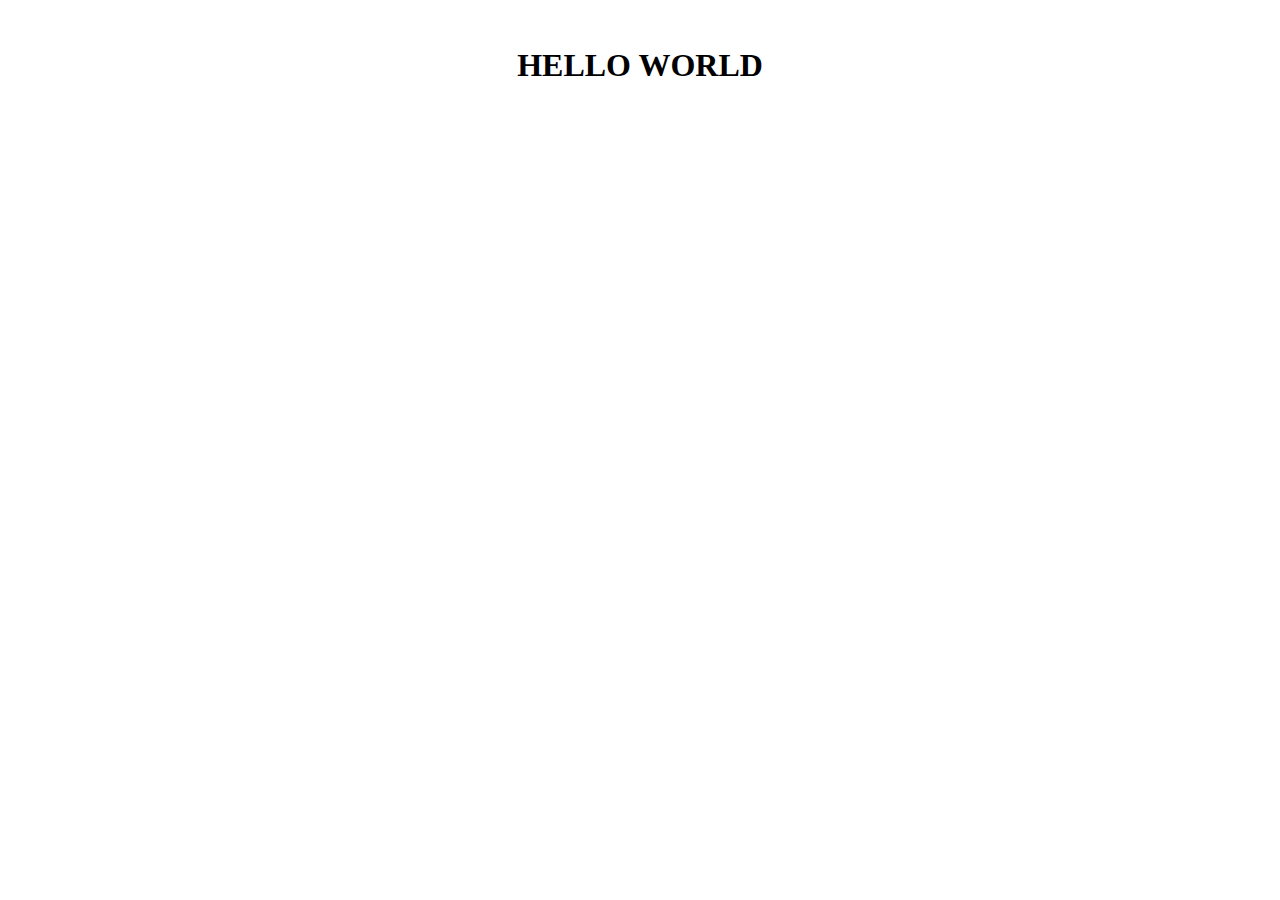
==== index.html @ 33604e13 "HELLO WORLD" ====
<!DOCTYPE html>
<html lang="fr">
<head>
    <meta charset="UTF-8">
    <meta name="viewport" content="width=device-width, initial-scale=1.0">
    <title>TP1</title>
    <link rel="stylesheet" href="./index.css">
</head>
<br>    
    <h1>HELLO WORLD</h1>


</body>
</html>
---- index.css ----
h1 {
    text-align: center;
}
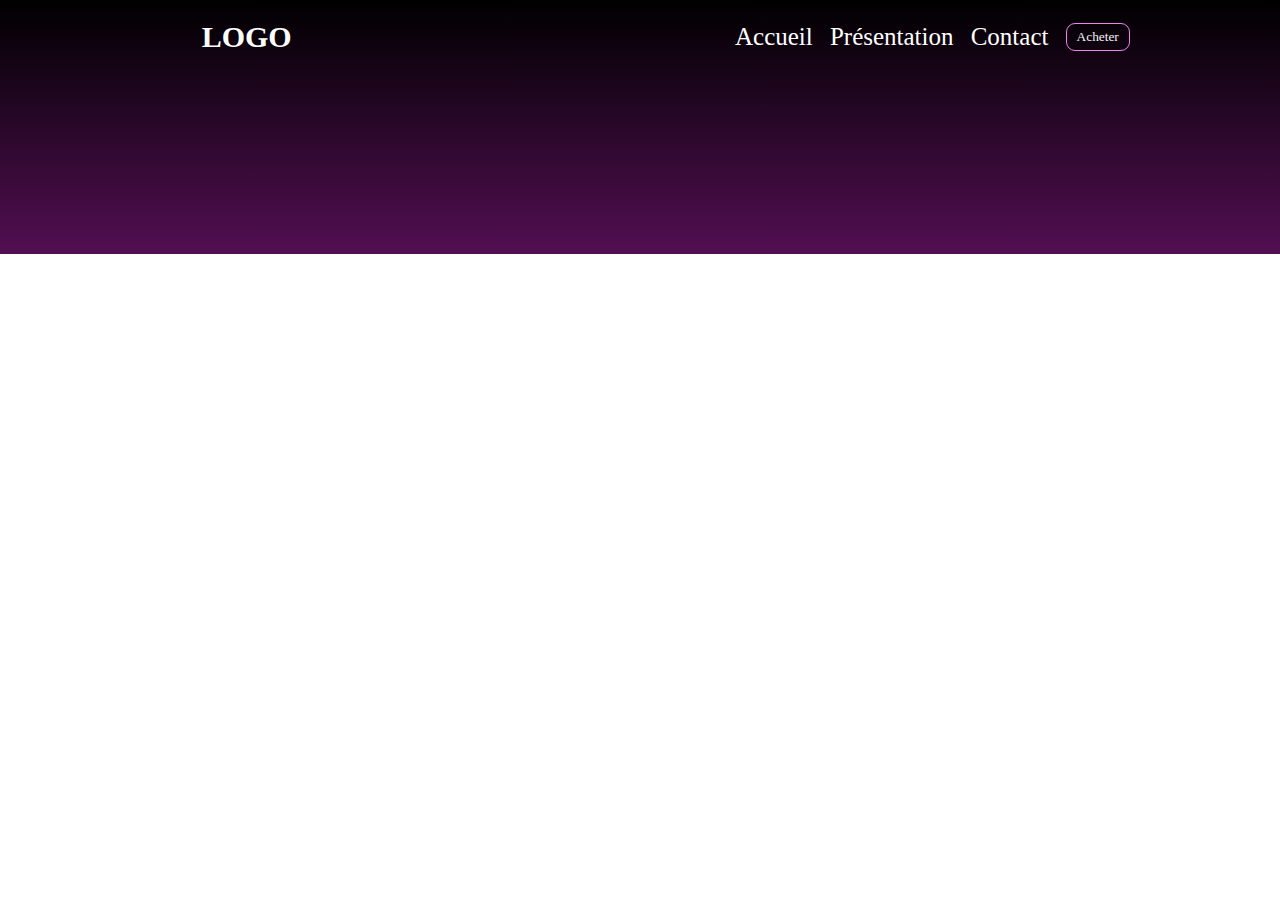
==== commit 1dff4383: "Maj site" ====
--- a/index.html
+++ b/index.html
@@ -5,10 +5,27 @@
     <meta name="viewport" content="width=device-width, initial-scale=1.0">
     <title>TP1</title>
     <link rel="stylesheet" href="./index.css">
+    <script src="./index.js"></script>
 </head>
-<br>    
-    <h1>HELLO WORLD</h1>
+<body>
 
+    <div class="header">
+
+        <div class="navbar">
+            <h1 class="logo">LOGO</h1>
+    
+            <ul>
+                <li>Accueil</li>
+                <li>Présentation</li>
+                <li>Contact</li>
+                <button>Acheter</button>
+            </ul>
+
+        </div>
+
+        <div class="section1"></div>
+
+    </div>
 
 </body>
 </html>--- a/index.css
+++ b/index.css
@@ -1,3 +1,57 @@
-h1 {
-    text-align: center;
+.navbar li {
+    list-style-type: none;
+    font-size: 25px;
+    color: rgb(255, 255, 255);
+    font-family: 'Times New Roman', Times, serif;
+}
+
+.navbar li:hover {
+    color: rgb(210, 67, 220); 
+    transition: 150ms;
+    cursor: pointer;
+}
+
+.logo {
+    font-size: 30px;
+    color: rgb(255, 255, 255);
+    font-family: 'Times New Roman', Times, serif;
+}
+
+ul {
+    display: flex;
+    gap: 5%;
+}
+
+.navbar {
+    display: flex;
+    justify-content: space-around;
+    align-items: center;
+}
+
+.header {
+    background: linear-gradient(black, rgb(82, 15, 82));
+}
+
+button {
+    border: 1px solid violet;
+    border-radius: 9px;
+    padding: 3px 10px 3px 10px;
+    background-color: transparent;
+    color: rgb(243, 243, 243);
+    font-family: 'Times New Roman', Times, serif;
+}
+
+button:hover {
+    transition: 150ms;
+    cursor: pointer;
+    background-color: rgb(210, 67, 220);
+}
+
+.section1 {
+    height: 20vh;
+}
+
+body {
+    margin: 0;
+    padding: 0;
 }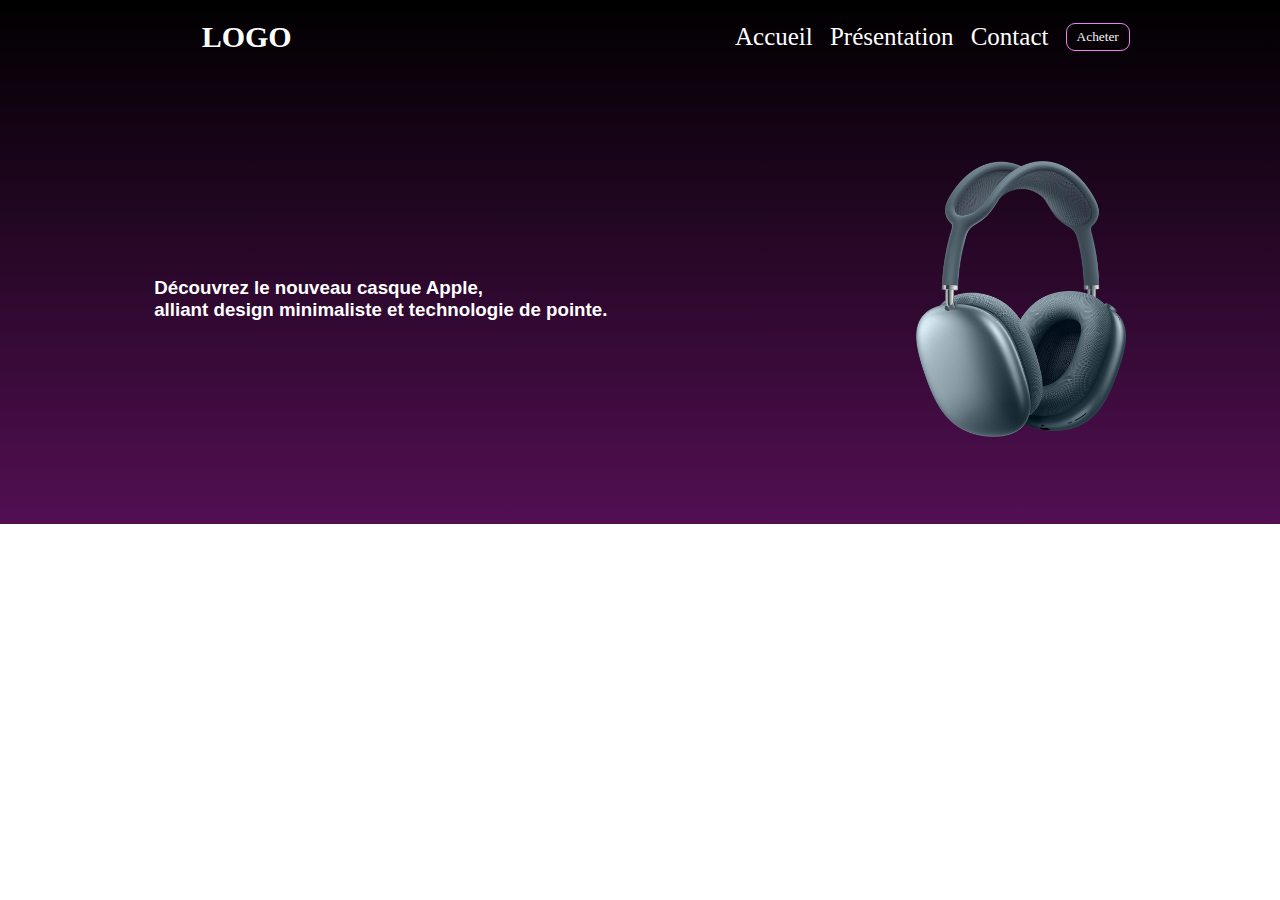
==== commit 987a37b3: "maj site" ====
--- a/index.html
+++ b/index.html
@@ -23,7 +23,12 @@
 
         </div>
 
-        <div class="section1"></div>
+        <div class="section1">
+            <h3 class="text1">Découvrez le nouveau casque Apple, <br> 
+                alliant design minimaliste et technologie de pointe.</h3>
+
+            <img src="./addons/casque1.png" alt="casque" class="casque"/>
+        </div>
 
     </div>
 
--- a/index.css
+++ b/index.css
@@ -47,11 +47,30 @@
     background-color: rgb(210, 67, 220);
 }
 
-.section1 {
-    height: 20vh;
-}
-
 body {
     margin: 0;
     padding: 0;
+}
+
+.section1 {
+    display: flex;
+    justify-content: space-around;
+    align-items: center;
+    height: 50vh;
+}
+
+.casque {
+    max-width: 210px;
+    width: auto;
+}
+
+@font-face {
+    font-family: 'Poppins-Regular';
+    src: url('./addons/fonts/Poppins-Regular.ttf') format('ttf');
+}
+
+.text1 {
+    color: rgb(255, 255, 255);
+    flex: wrap;
+    font-family: 'Poppins-Regular', sans-serif; /* Utilisation de la police importée */
 }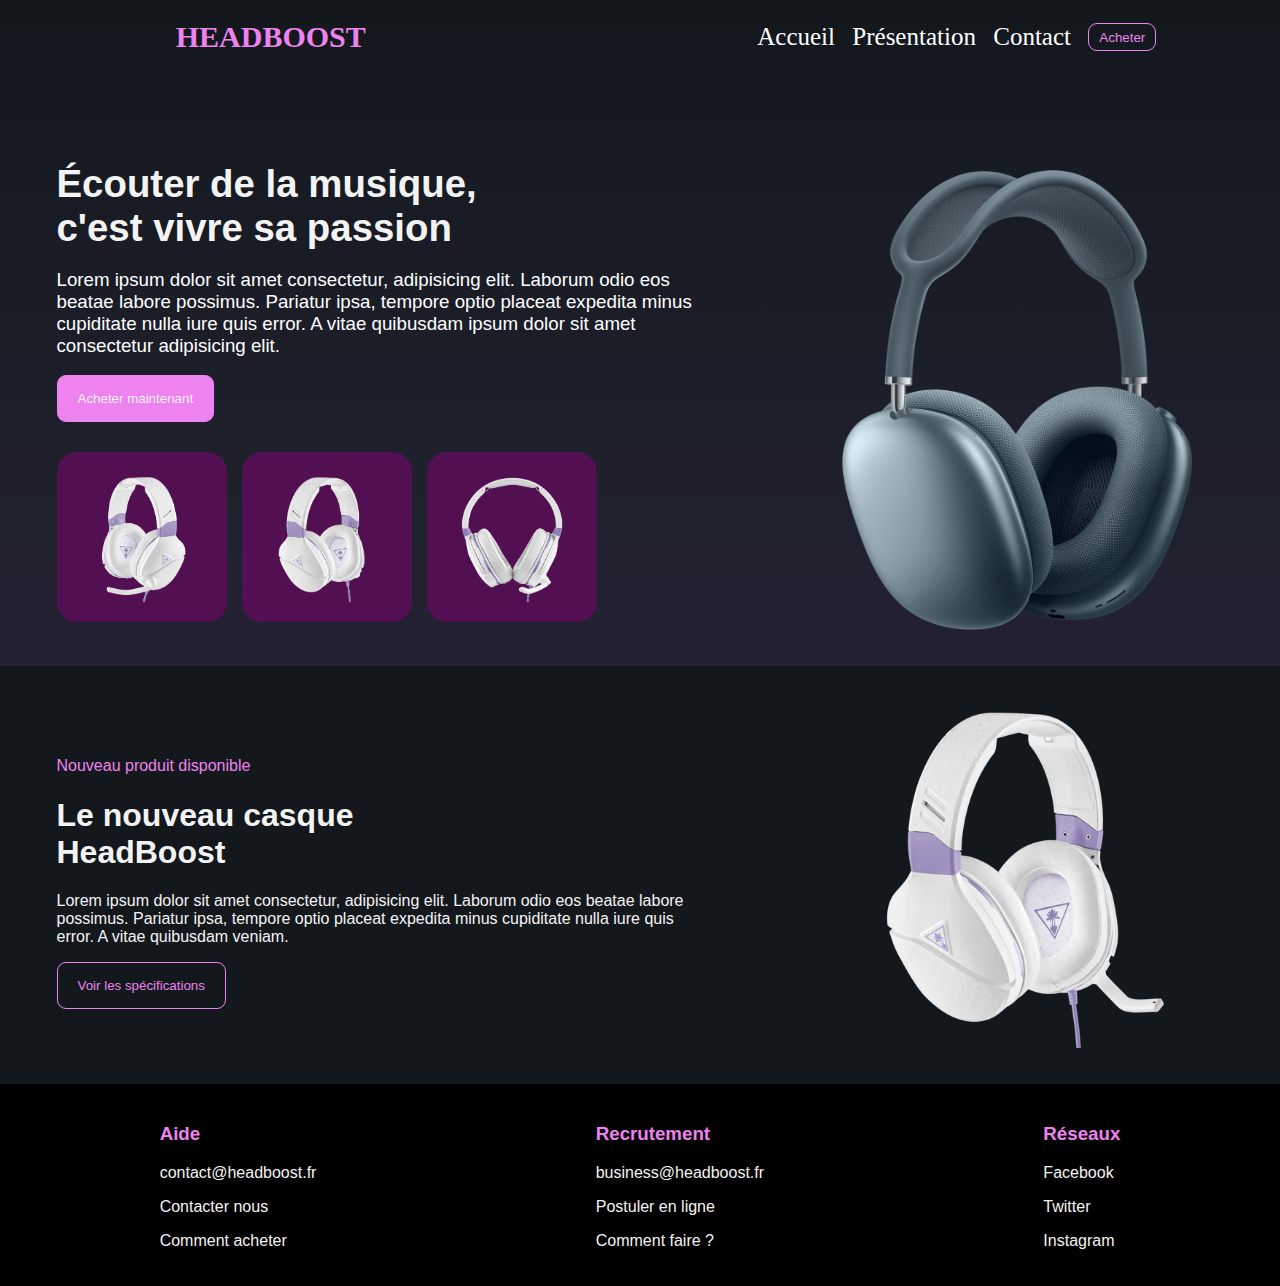
==== commit d69a4588: "maj site" ====
--- a/index.html
+++ b/index.html
@@ -12,25 +12,75 @@
     <div class="header">
 
         <div class="navbar">
-            <h1 class="logo">LOGO</h1>
+            <h1 class="logo">HEADBOOST</h1>
     
             <ul>
                 <li>Accueil</li>
                 <li>Présentation</li>
                 <li>Contact</li>
-                <button>Acheter</button>
+                <button class="btnNavBar">Acheter</button>
             </ul>
 
         </div>
 
         <div class="section1">
-            <h3 class="text1">Découvrez le nouveau casque Apple, <br> 
-                alliant design minimaliste et technologie de pointe.</h3>
+            <div class="sous_section1">
+                <h1 class="text1">Écouter de la musique,  <br>  
+                    c'est vivre sa passion</h1>
+                
+                <h3 class="soustext1">Lorem ipsum dolor sit amet consectetur, adipisicing elit. 
+                    Laborum odio eos beatae labore possimus. Pariatur ipsa, 
+                    tempore optio placeat expedita minus cupiditate nulla iure quis error. 
+                    A vitae quibusdam ipsum dolor sit amet consectetur adipisicing elit.
+                </h3>
 
-            <img src="./addons/casque1.png" alt="casque" class="casque"/>
+                <button class="btn1">Acheter maintenant</button>
+
+                <div class = "casque_section">
+                    <div class="article"> <img src="./addons/casque2.webp" /> </div>
+                    <div class="article"> <img src="./addons/casque3.webp" /> </div>
+                    <div class="article"> <img src="./addons/casque4.webp" /> </div>
+                </div>
+            </div>
+         
+            <div> <img src="./addons/casque1.png" alt="casque" class="casque"/> </div>       
+
         </div>
 
+        <div class="section2">
+            <div class="sous_section2">
+                <p class="text2">Nouveau produit disponible</p>
+                <h1 class="text3">Le nouveau casque <br> HeadBoost</h1>
+                <div class="sousdiv"> <p class="text4">Lorem ipsum dolor sit amet consectetur, adipisicing elit. 
+                    Laborum odio eos beatae labore possimus. Pariatur ipsa, 
+                    tempore optio placeat expedita minus cupiditate nulla iure quis error. A vitae quibusdam veniam.</p></div>
+                <button class="btn2">Voir les spécifications</button>
+            </div>
+
+            <div> <img src="./addons/casque5.webp" alt="casque" class="casque"/> </div>       
+        </div>
     </div>
+
+    <footer>
+        <div class="column">
+            <h3>Aide</h3>
+            <p>contact@headboost.fr</p>
+            <p>Contacter nous</p>
+            <p>Comment acheter</p>
+        </div>
+        <div class="column">
+            <h3>Recrutement</h3>
+            <p>business@headboost.fr</p>
+            <p>Postuler en ligne</p>
+            <p>Comment faire ?</p>
+        </div>
+        <div class="column">
+            <h3>Réseaux</h3>
+            <p>Facebook</p>
+            <p>Twitter</p>
+            <p>Instagram</p>
+        </div>
+    </footer>
 
 </body>
 </html>--- a/index.css
+++ b/index.css
@@ -13,7 +13,7 @@
 
 .logo {
     font-size: 30px;
-    color: rgb(255, 255, 255);
+    color: violet;
     font-family: 'Times New Roman', Times, serif;
 }
 
@@ -26,23 +26,25 @@
     display: flex;
     justify-content: space-around;
     align-items: center;
+    height: 100%;
 }
 
 .header {
-    background: linear-gradient(black, rgb(82, 15, 82));
-}
-
-button {
+    background: linear-gradient(#13181d, #20212e, #341b47);
+    height: 100%;
+}
+
+.btnNavBar {
     border: 1px solid violet;
     border-radius: 9px;
     padding: 3px 10px 3px 10px;
     background-color: transparent;
-    color: rgb(243, 243, 243);
-    font-family: 'Times New Roman', Times, serif;
-}
-
-button:hover {
-    transition: 150ms;
+    color: violet;
+    font-family: 'Montserrat', sans-serif;
+}
+
+.btnNavBar:hover {
+    transition: 0.5s;
     cursor: pointer;
     background-color: rgb(210, 67, 220);
 }
@@ -50,18 +52,37 @@
 body {
     margin: 0;
     padding: 0;
+    font-family: 'Montserrat', sans-serif;
+    color: rgb(243, 243, 243);
 }
 
 .section1 {
-    display: flex;
-    justify-content: space-around;
-    align-items: center;
-    height: 50vh;
+    margin-top: 5%;
+    display: flex;
+    justify-content: space-around;
+    align-items: center;
+    height: 100%;
+}
+
+.sous_section1 {
+    width: 50%;
+    display: flex;
+    flex-direction: column;
+    align-items: start;
+    justify-content: center;
+}
+
+.soustext1 {
+    flex: wrap;
+    width: 100%;
+    font-weight: 300;
+    color: white;
 }
 
 .casque {
-    max-width: 210px;
-    width: auto;
+    max-width: 350px;
+    width: 100%;
+    padding: 2rem;
 }
 
 @font-face {
@@ -70,7 +91,184 @@
 }
 
 .text1 {
-    color: rgb(255, 255, 255);
     flex: wrap;
-    font-family: 'Poppins-Regular', sans-serif; /* Utilisation de la police importée */
-}+    margin:0;
+    width: 88%;
+    font-size: 3vw;
+}
+
+.btn1 {
+    border: 1px solid violet;
+    border-radius: 9px;
+    padding: 15px 20px;
+    background-color: violet;
+    color: rgb(243, 243, 243);
+}
+
+.btn1:hover {
+    cursor: pointer;
+    background-color:transparent;
+    transition: 0.5s;
+}
+
+.casque_section {
+    display: flex;
+    margin-top: 30px;
+    align-items: start;
+    flex-wrap: wrap;
+}
+
+.article {
+    display: flex;
+    padding: 20px;
+    margin: 0 15px 20px 0;
+    background-color: rgb(82, 15, 82);
+    border-radius: 20px;
+    align-items: center;
+    flex-wrap: wrap;
+}
+
+.article:hover {
+    background-color: rgb(66, 57, 67);
+    transition: 0.5s;
+    cursor: pointer;
+}
+
+.article img {
+    max-width: 130px; 
+    width: 100%;
+}
+.article img:hover {
+    scale: 1.1;
+    transition: 0.5s ease-in-out;
+}
+
+.section2 {
+    display: flex;
+    justify-content: space-around;
+    align-items: center;
+    height: 100%;
+    background: #13181d;
+}
+
+.btn2 {
+    border: 1px solid violet;
+    border-radius: 9px;
+    padding: 15px 20px;
+    background-color: transparent;
+    color:violet;
+}
+
+.btn2:hover {
+    transition: 0.5s;
+    cursor: pointer;
+    background-color: rgb(210, 67, 220);
+    color: white;
+}
+
+.text2 {
+    color:violet;
+}
+
+.sous_section2 {
+    width: 50%;
+}
+
+footer {
+    margin: 0;
+    padding: 20px;
+    background-color: black;
+    display: flex;
+    justify-content: space-around;
+    flex-wrap: wrap;
+}
+
+h3 {
+    color: violet;
+}
+
+@media only screen and (max-width: 768px) {
+    html, body {
+        overflow-x: hidden;
+    }
+
+    .navbar {
+        flex-direction: column;
+        gap: 15px;
+    }
+
+    .section1 {
+        flex-direction: column;
+        text-align: center;
+    }
+
+    .sous_section1,
+    .sous_section2 {
+        width: 100%;
+    }
+
+    .casque_section {
+        flex-direction: column;
+        align-content: center;
+    }
+
+    footer {
+        flex-direction: column;
+        align-content: center;
+    }
+
+    .navbar,
+    .section1,
+    .section2,
+    .sous_section1{
+        flex-direction: column;
+        align-items: center;
+        justify-content: center;
+        text-align: center;
+    }
+
+    .navbar ul {
+        display: none;
+    }
+
+    .article img {
+        transform: scale(1.2);
+    }
+
+    .article {
+        display: flex;
+        justify-content: center;
+        width: 100%;
+    }
+
+    .casque {
+        transform: scale(0.7);
+    }
+
+    .casque_section {
+        display: flex;
+        justify-content: center;
+        align-items: center;
+    }
+
+    .text1 {
+        font-size: 6vw;
+    }
+
+    .soustext1 {
+        width: 90%;
+        font-weight: 100;
+        font-size: 4vw;
+    }
+    
+    .text4 {
+        width: 90%;
+        font-weight: 100;
+        font-size: 4vw;
+    }
+
+    .sousdiv {
+        display: flex;
+        justify-content: center;
+    }
+}
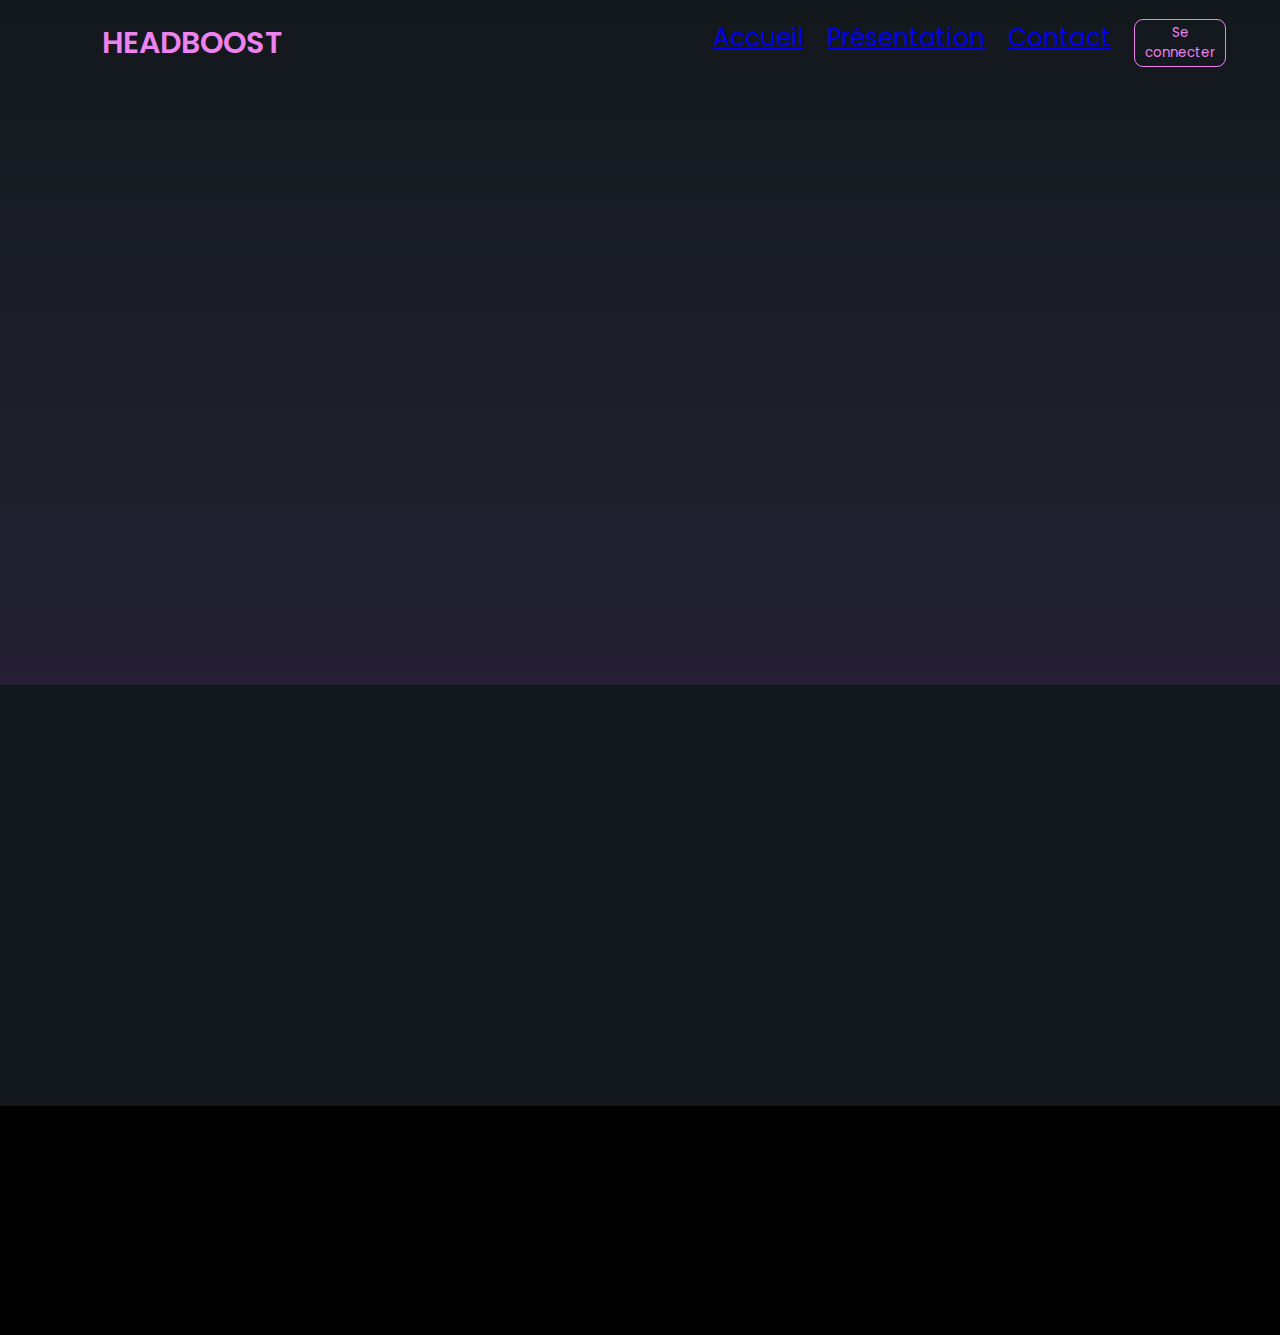
==== commit 1548c3fc: "MAJ SITE" ====
--- a/index.html
+++ b/index.html
@@ -2,29 +2,37 @@
 <html lang="fr">
 <head>
     <meta charset="UTF-8">
-    <meta name="viewport" content="width=device-width, initial-scale=1.0">
+    <meta name="viewport" content="width=device-width, initial-scale=1.0, maximum-scale=1.0, user-scalable=no">
     <title>TP1</title>
     <link rel="stylesheet" href="./index.css">
-    <script src="./index.js"></script>
+    <link rel="stylesheet" href="https://cdnjs.cloudflare.com/ajax/libs/font-awesome/6.0.0/css/all.min.css">
 </head>
 <body>
 
     <div class="header">
 
-        <div class="navbar">
+        <div class="menu" id="menu" aria-label="Menu de navigation">
+            <div class="bar"></div>
+            <div class="bar"></div>
+            <div class="bar"></div>
+        </div>
+
+        <nav class="navbar" id="navbar">
             <h1 class="logo">HEADBOOST</h1>
     
             <ul>
-                <li>Accueil</li>
-                <li>Présentation</li>
-                <li>Contact</li>
-                <button class="btnNavBar">Acheter</button>
+                <li><a href="#" class="nav-link active">Accueil</a></li>
+                <li><a href="#about" class="nav-link">Présentation</a></li>
+                <li><a href="#contact" class="nav-link">Contact</a></li>
+                <button class="btnNavBar" id="authButton">Se connecter</button>
             </ul>
 
-        </div>
+        
+
+        </nav>
 
         <div class="section1">
-            <div class="sous_section1">
+            <div class="sous_section1 fade-in-left">
                 <h1 class="text1">Écouter de la musique,  <br>  
                     c'est vivre sa passion</h1>
                 
@@ -34,53 +42,72 @@
                     A vitae quibusdam ipsum dolor sit amet consectetur adipisicing elit.
                 </h3>
 
-                <button class="btn1">Acheter maintenant</button>
+                <button class="btn1">
+                    <span>Acheter maintenant</span>
+                    <i class="fas fa-arrow-right"></i>
+                </button>
 
-                <div class = "casque_section">
-                    <div class="article"> <img src="./addons/casque2.webp" /> </div>
-                    <div class="article"> <img src="./addons/casque3.webp" /> </div>
-                    <div class="article"> <img src="./addons/casque4.webp" /> </div>
+                <div class="casque_section">
+                    <div class="article fade-in-up" tabindex="0">
+                        <img src="./addons/casque2.webp" alt="Casque audio" loading="lazy" />
+                    </div>
+                    <div class="article fade-in-up" tabindex="0">
+                        <img src="./addons/casque3.webp" alt="Casque audio" loading="lazy" />
+                    </div>
+                    <div class="article fade-in-up" tabindex="0">
+                        <img src="./addons/casque4.webp" alt="Casque audio" loading="lazy" />
+                    </div>
                 </div>
             </div>
          
-            <div> <img src="./addons/casque1.png" alt="casque" class="casque"/> </div>       
+            <div class="gros_casque fade-in-right">
+                <img src="./addons/casque1.png" alt="casque" class="casque" loading="lazy"/>
+            </div>       
 
         </div>
 
-        <div class="section2">
-            <div class="sous_section2">
+        <div class="section2" id="about">
+            <div class="sous_section2 fade-in-left">
                 <p class="text2">Nouveau produit disponible</p>
                 <h1 class="text3">Le nouveau casque <br> HeadBoost</h1>
-                <div class="sousdiv"> <p class="text4">Lorem ipsum dolor sit amet consectetur, adipisicing elit. 
-                    Laborum odio eos beatae labore possimus. Pariatur ipsa, 
-                    tempore optio placeat expedita minus cupiditate nulla iure quis error. A vitae quibusdam veniam.</p></div>
-                <button class="btn2">Voir les spécifications</button>
+                <div class="sousdiv">
+                    <p class="text4">Lorem ipsum dolor sit amet consectetur, adipisicing elit. 
+                        Laborum odio eos beatae labore possimus. Pariatur ipsa, 
+                        tempore optio placeat expedita minus cupiditate nulla iure quis error. A vitae quibusdam veniam.</p>
+                </div>
+                <button class="btn2">
+                    <span>Voir les spécifications</span>
+                    <i class="fas fa-chevron-right"></i>
+                </button>
             </div>
 
-            <div> <img src="./addons/casque5.webp" alt="casque" class="casque"/> </div>       
+            <div class="gros_casque fade-in-right">
+                <img src="./addons/casque5.webp" alt="casque" class="casque" loading="lazy"/>
+            </div>       
         </div>
     </div>
 
     <footer>
-        <div class="column">
+        <div class="column fade-in-up">
             <h3>Aide</h3>
-            <p>contact@headboost.fr</p>
-            <p>Contacter nous</p>
-            <p>Comment acheter</p>
+            <p><i class="fas fa-envelope"></i> contact@headboost.fr</p>
+            <p><i class="fas fa-phone"></i> Contacter nous</p>
+            <p><i class="fas fa-shopping-cart"></i> Comment acheter</p>
         </div>
-        <div class="column">
+        <div class="column fade-in-up">
             <h3>Recrutement</h3>
-            <p>business@headboost.fr</p>
-            <p>Postuler en ligne</p>
-            <p>Comment faire ?</p>
+            <p><i class="fas fa-briefcase"></i> business@headboost.fr</p>
+            <p><i class="fas fa-file-alt"></i> Postuler en ligne</p>
+            <p><i class="fas fa-question-circle"></i> Comment faire ?</p>
         </div>
-        <div class="column">
+        <div class="column fade-in-up">
             <h3>Réseaux</h3>
-            <p>Facebook</p>
-            <p>Twitter</p>
-            <p>Instagram</p>
+            <p><i class="fab fa-facebook"></i> Facebook</p>
+            <p><i class="fab fa-twitter"></i> Twitter</p>
+            <p><i class="fab fa-instagram"></i> Instagram</p>
         </div>
     </footer>
+    <script src="./index.js"></script>
 
 </body>
 </html>--- a/index.css
+++ b/index.css
@@ -1,8 +1,10 @@
+@import url('https://fonts.googleapis.com/css2?family=Poppins:ital,wght@0,100;0,200;0,300;0,400;0,500;0,600;0,700;0,800;0,900;1,100;1,200;1,300;1,400;1,500;1,600;1,700;1,800;1,900&display=swap');
+
 .navbar li {
     list-style-type: none;
     font-size: 25px;
     color: rgb(255, 255, 255);
-    font-family: 'Times New Roman', Times, serif;
+    font-family: 'Poppins', sans-serif;
 }
 
 .navbar li:hover {
@@ -14,7 +16,8 @@
 .logo {
     font-size: 30px;
     color: violet;
-    font-family: 'Times New Roman', Times, serif;
+    font-family: 'Poppins', sans-serif;
+    font-weight: 600;
 }
 
 ul {
@@ -24,9 +27,10 @@
 
 .navbar {
     display: flex;
-    justify-content: space-around;
+    justify-content: space-between;
     align-items: center;
     height: 100%;
+    padding: 0 8%;
 }
 
 .header {
@@ -40,19 +44,31 @@
     padding: 3px 10px 3px 10px;
     background-color: transparent;
     color: violet;
-    font-family: 'Montserrat', sans-serif;
+    font-family: 'Poppins', sans-serif;
+    transition: 0.5s;
 }
 
 .btnNavBar:hover {
     transition: 0.5s;
     cursor: pointer;
     background-color: rgb(210, 67, 220);
+    color: white;
+}
+
+.btnNavBar.logged-in {
+    background-color: violet;
+    color: white;
+}
+
+.btnNavBar.logged-in:hover {
+    background-color: transparent;
+    color: violet;
 }
 
 body {
     margin: 0;
     padding: 0;
-    font-family: 'Montserrat', sans-serif;
+    font-family: 'Poppins', sans-serif;
     color: rgb(243, 243, 243);
 }
 
@@ -187,17 +203,131 @@
     color: violet;
 }
 
+/* Animations */
+@keyframes fadeInLeft {
+    from {
+        opacity: 0;
+        transform: translateX(-50px);
+    }
+    to {
+        opacity: 1;
+        transform: translateX(0);
+    }
+}
+
+@keyframes fadeInRight {
+    from {
+        opacity: 0;
+        transform: translateX(50px);
+    }
+    to {
+        opacity: 1;
+        transform: translateX(0);
+    }
+}
+
+@keyframes fadeInUp {
+    from {
+        opacity: 0;
+        transform: translateY(30px);
+    }
+    to {
+        opacity: 1;
+        transform: translateY(0);
+    }
+}
+
+.fade-in-left {
+    opacity: 0;
+    animation: fadeInLeft 1s ease forwards;
+}
+
+.fade-in-right {
+    opacity: 0;
+    animation: fadeInRight 1s ease forwards;
+}
+
+.fade-in-up {
+    opacity: 0;
+    animation: fadeInUp 0.8s ease forwards;
+}
+
+/* Délais d'animation pour les articles */
+.article:nth-child(1) {
+    animation-delay: 0.2s;
+}
+
+.article:nth-child(2) {
+    animation-delay: 0.4s;
+}
+
+.article:nth-child(3) {
+    animation-delay: 0.6s;
+}
+
+/* Délais pour les colonnes du footer */
+footer .column:nth-child(1) {
+    animation-delay: 0.2s;
+}
+
+footer .column:nth-child(2) {
+    animation-delay: 0.4s;
+}
+
+footer .column:nth-child(3) {
+    animation-delay: 0.6s;
+}
+
 @media only screen and (max-width: 768px) {
     html, body {
         overflow-x: hidden;
     }
 
+    .bar{
+        background: white;
+        height: 2px;
+        width: 30px;
+        transition: 0.5s;
+
+    }
+
+    .header {
+        padding: 2rem;
+    }
+
+    .menu {
+        display: flex;
+        flex-direction: column;
+        gap: 8px;
+        position: absolute;
+        right: 25px;
+    }
+
+    .menu.active .bar:nth-child(1) {
+        transform: rotate(-45deg) translate(-7px, 8.5px);
+    }
+
+    .menu.active .bar:nth-child(2) {
+        opacity: 0;
+    }
+
+    .menu.active .bar:nth-child(3) {
+        transform: rotate(45deg) translate(-5px, -6px);
+    }
+
     .navbar {
-        flex-direction: column;
-        gap: 15px;
+        background-color: black;
+        height: 100vh;
+        width: 300px;
+        position: fixed;
+        z-index: 99;
+        right: -300px;
+        top: 0;
+        transition: 0.5s;
     }
 
     .section1 {
+        margin-top: 3rem;
         flex-direction: column;
         text-align: center;
     }
@@ -208,13 +338,16 @@
     }
 
     .casque_section {
-        flex-direction: column;
+        display: flex;
+        flex-direction: row;
         align-content: center;
+        flex-wrap: wrap;
     }
 
     footer {
         flex-direction: column;
         align-content: center;
+        text-align: center;
     }
 
     .navbar,
@@ -228,27 +361,40 @@
     }
 
     .navbar ul {
-        display: none;
-    }
-
+        flex-direction: column;
+        gap: 35px;
+        margin-left: -35px;
+    }
+ 
     .article img {
-        transform: scale(1.2);
+        transform: scale(1.6);
     }
 
     .article {
         display: flex;
         justify-content: center;
-        width: 100%;
+        max-width: 15%;
+    }
+
+    .gros_casque {
+        display: flex;
+        justify-content: center;
     }
 
     .casque {
-        transform: scale(0.7);
+        transform: scale(0.8);
+        justify-content: center;
+    }
+
+    .section2 {
+        background-color: transparent;
     }
 
     .casque_section {
         display: flex;
         justify-content: center;
         align-items: center;
+        margin-left: 10px;
     }
 
     .text1 {
